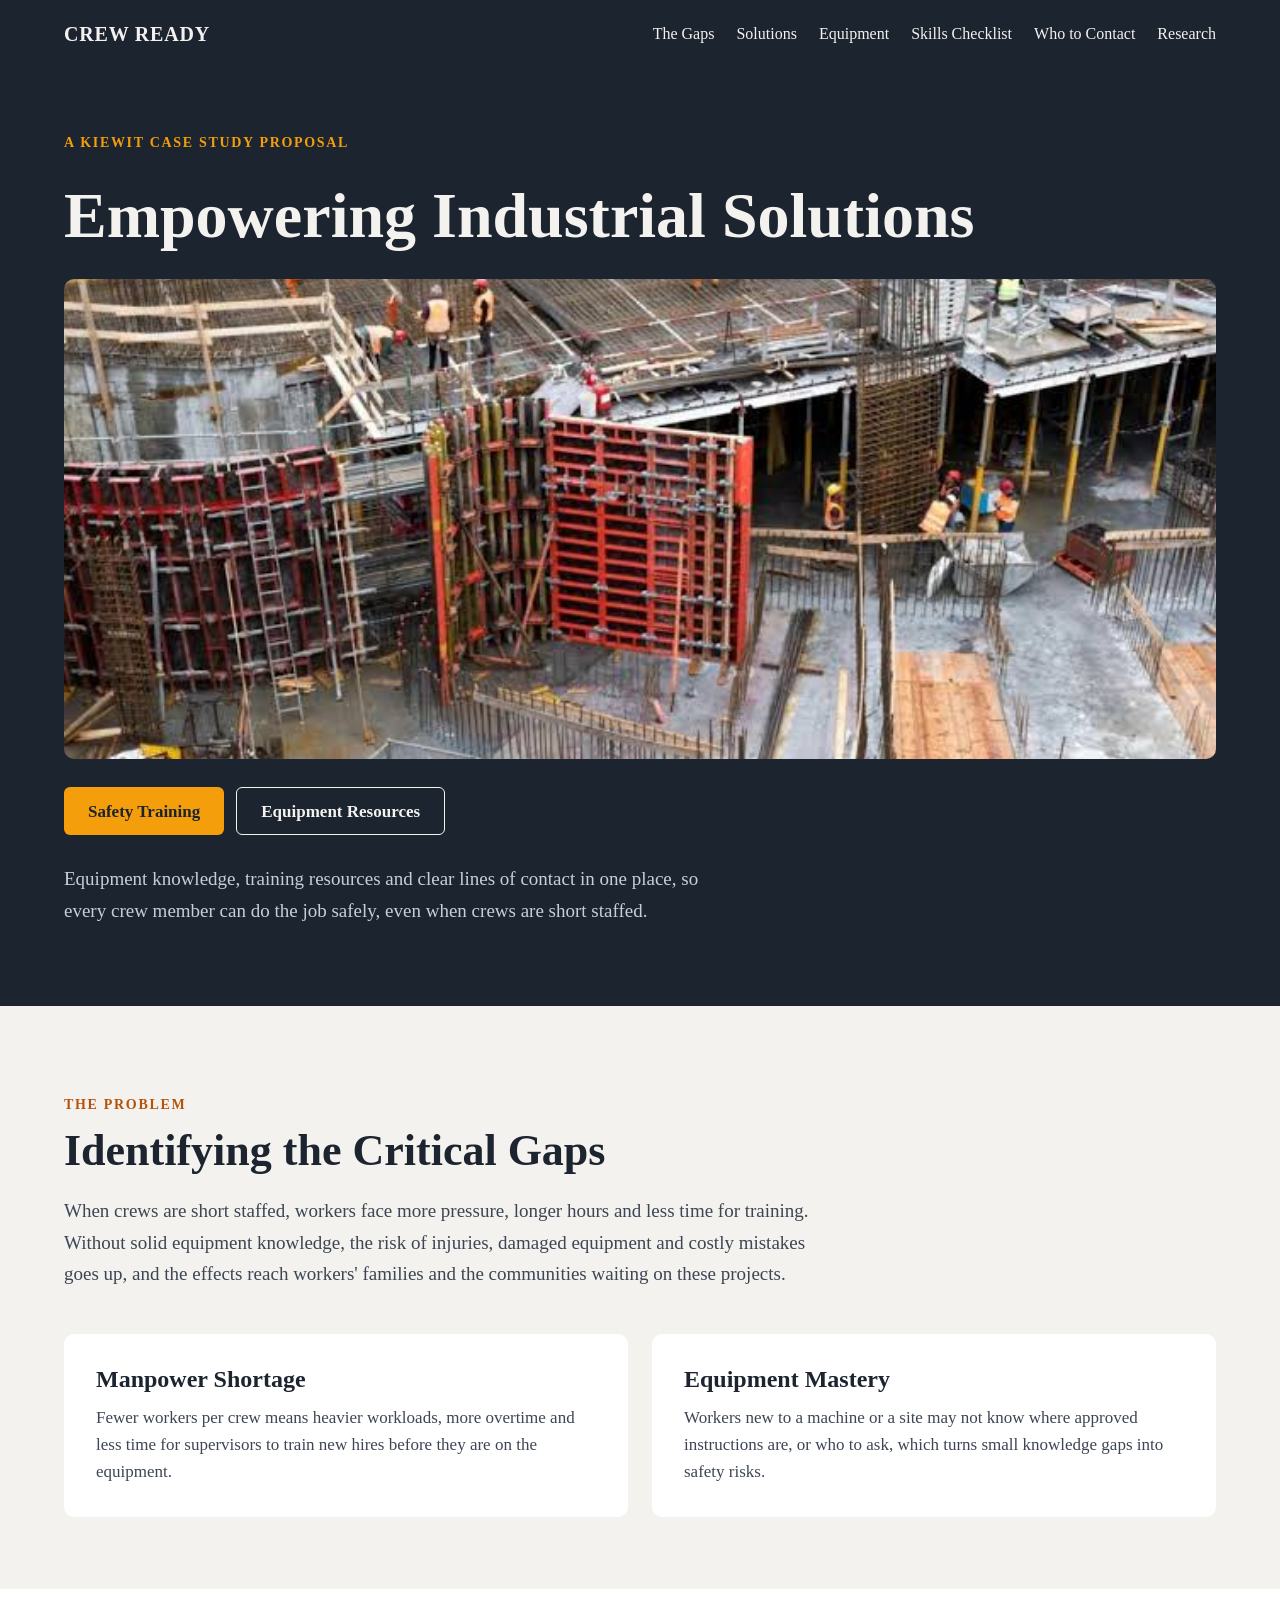
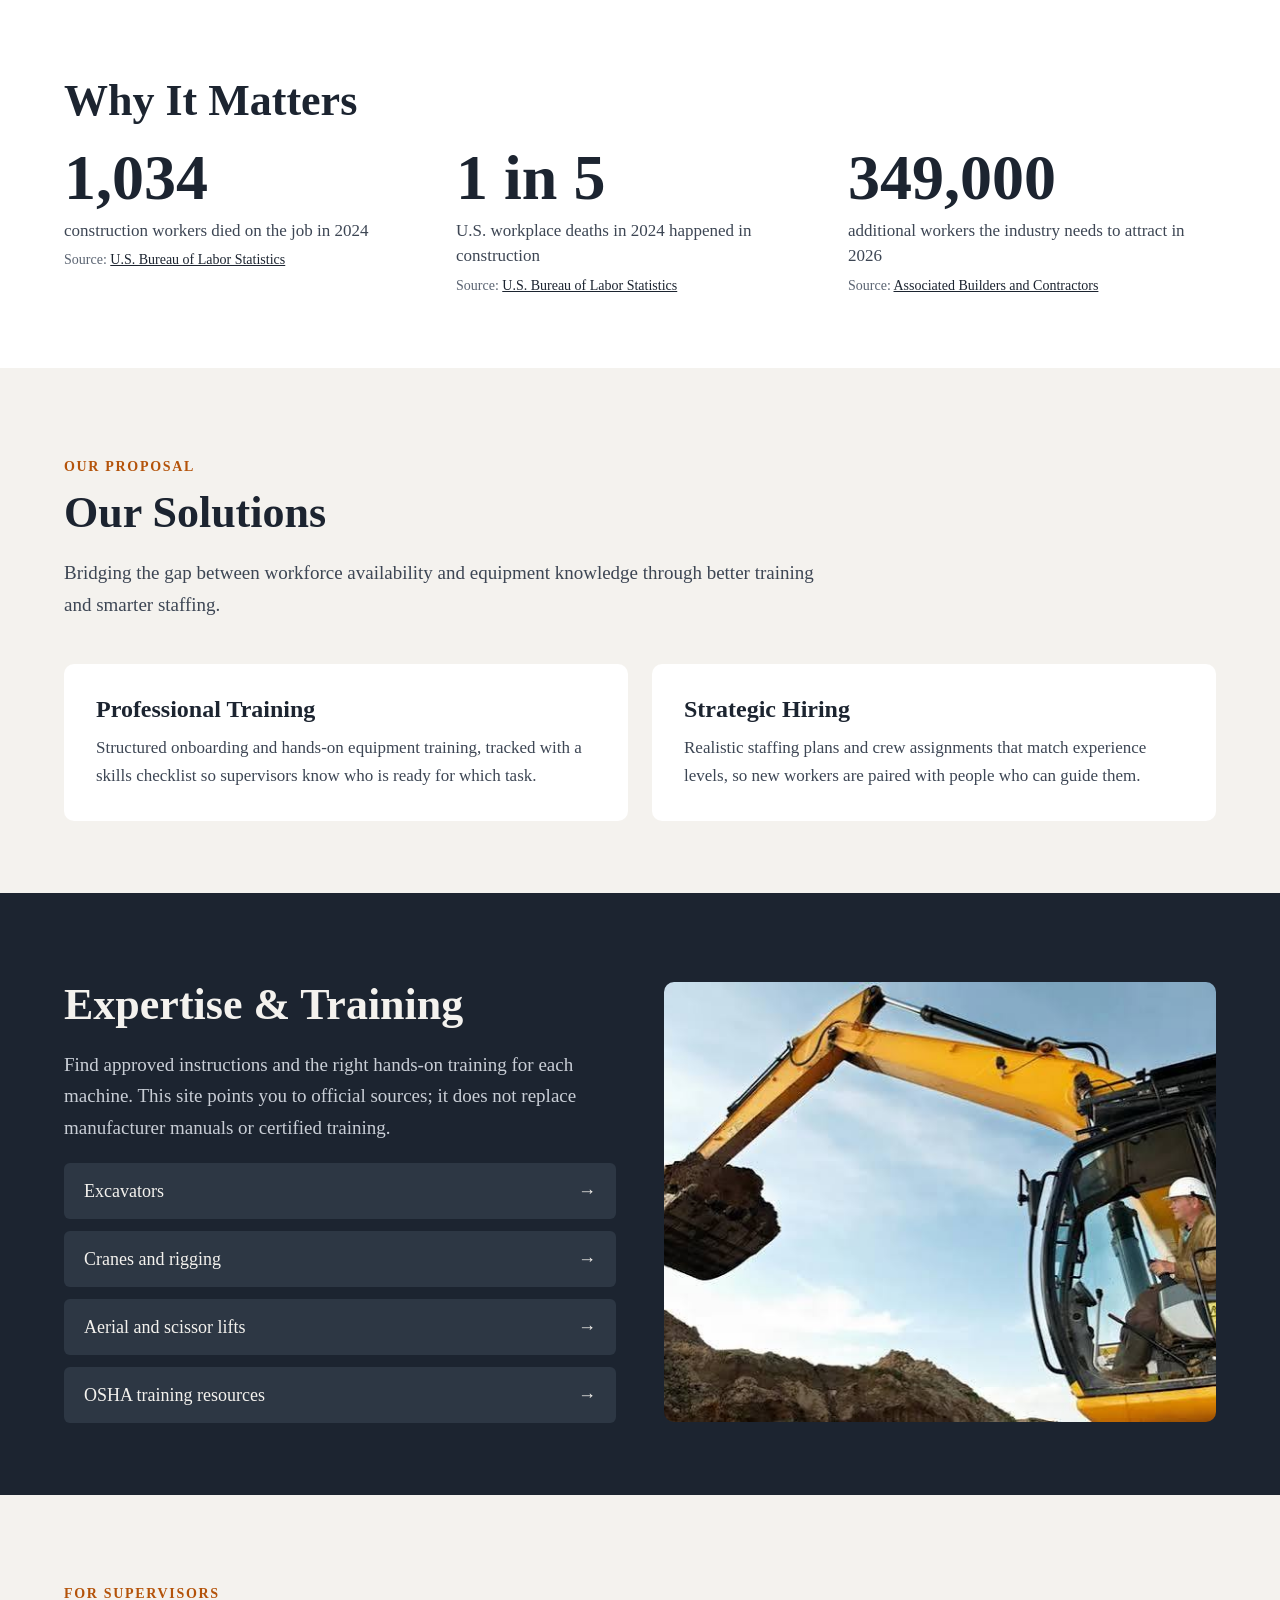
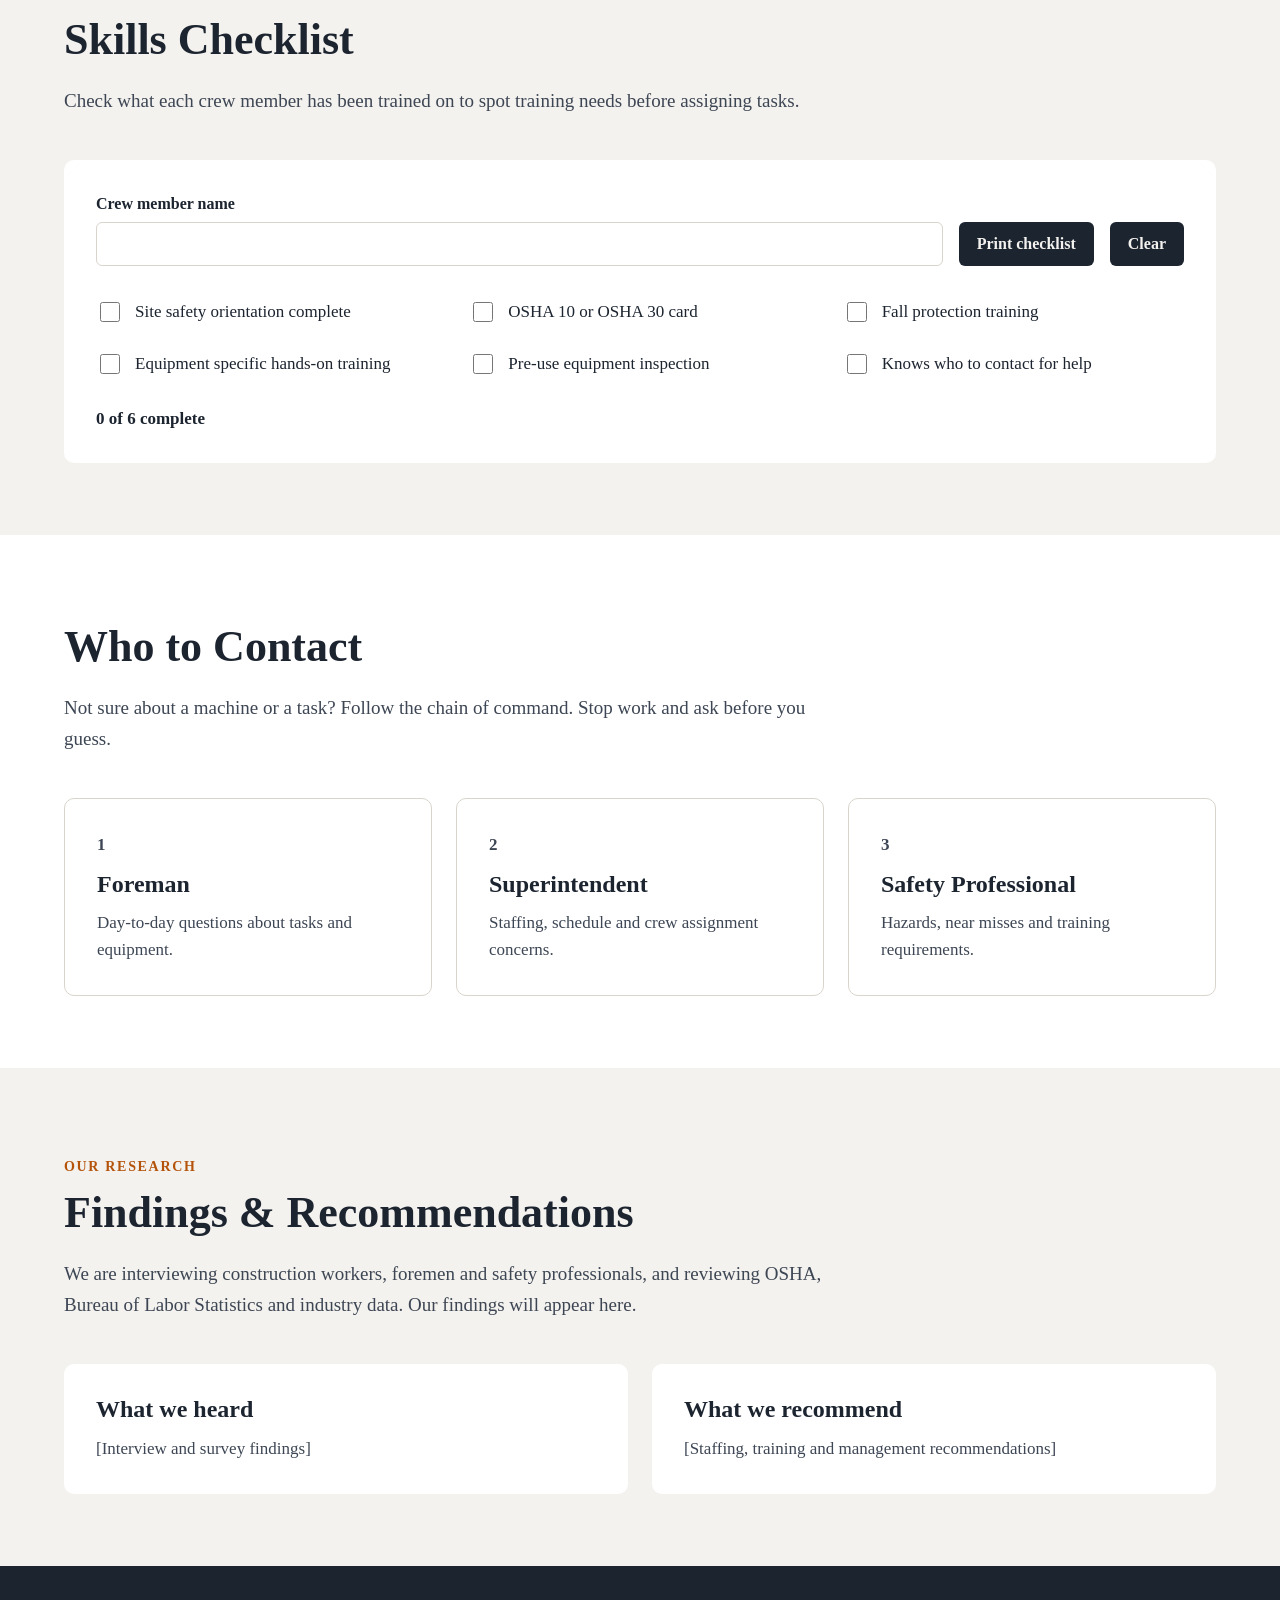
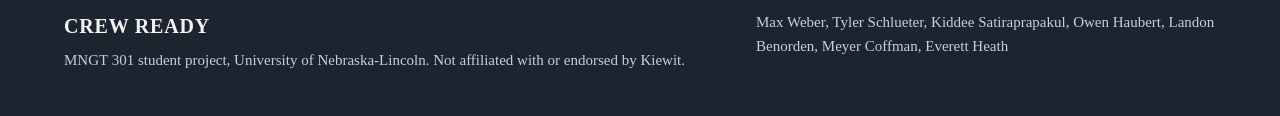
==== images/crew-ready/index.html @ f7bf8e31 "Add files via upload" ====
<!doctype html>
<html lang="en">
<head>
<meta charset="utf-8">
<meta name="viewport" content="width=device-width, initial-scale=1">
<title>Crew Ready | Building Safer Construction Crews</title>
<meta name="description" content="A MNGT 301 student proposal on construction labor shortages and equipment knowledge gaps, with training resources, a skills checklist and a guide to who to contact.">
<link rel="stylesheet" href="styles.css">
</head>
<body>

<header class="site-header">
  <div class="wrap">
    <a class="brand" href="index.html">CREW READY</a>
    <nav class="nav" aria-label="Main">
      <a href="#gaps">The Gaps</a>
      <a href="#solutions">Solutions</a>
      <a href="#equipment">Equipment</a>
      <a href="#checklist">Skills Checklist</a>
      <a href="#contact">Who to Contact</a>
      <a href="#research">Research</a>
    </nav>
  </div>
</header>

<main>

<section class="hero dark" id="top">
  <div class="wrap">
    <p class="eyebrow">A Kiewit Case Study Proposal</p>
    <h1>Empowering Industrial Solutions</h1>
    <img class="hero-img" src="images/job-site.png" alt="Construction crew in hard hats and safety vests working on rebar and concrete forms">
    <div class="buttons">
      <a class="btn btn-primary" href="training/osha-training.html">Safety Training</a>
      <a class="btn btn-outline" href="#equipment">Equipment Resources</a>
    </div>
    <p class="lead">Equipment knowledge, training resources and clear lines of contact in one place, so every crew member can do the job safely, even when crews are short staffed.</p>
  </div>
</section>

<section id="gaps">
  <div class="wrap">
    <p class="eyebrow">The Problem</p>
    <h2>Identifying the Critical Gaps</h2>
    <p class="lead">When crews are short staffed, workers face more pressure, longer hours and less time for training. Without solid equipment knowledge, the risk of injuries, damaged equipment and costly mistakes goes up, and the effects reach workers' families and the communities waiting on these projects.</p>
    <div class="grid">
      <div class="card">
        <h3>Manpower Shortage</h3>
        <p>Fewer workers per crew means heavier workloads, more overtime and less time for supervisors to train new hires before they are on the equipment.</p>
      </div>
      <div class="card">
        <h3>Equipment Mastery</h3>
        <p>Workers new to a machine or a site may not know where approved instructions are, or who to ask, which turns small knowledge gaps into safety risks.</p>
      </div>
    </div>
  </div>
</section>

<section class="light" aria-labelledby="why">
  <div class="wrap">
    <h2 id="why">Why It Matters</h2>
    <div class="grid">
      <div>
        <p class="stat-num">1,034</p>
        <p class="stat-label">construction workers died on the job in 2024</p>
        <p class="stat-source">Source: <a href="https://www.bls.gov/news.release/cfoi.nr0.htm">U.S. Bureau of Labor Statistics</a></p>
      </div>
      <div>
        <p class="stat-num">1 in 5</p>
        <p class="stat-label">U.S. workplace deaths in 2024 happened in construction</p>
        <p class="stat-source">Source: <a href="https://www.bls.gov/news.release/cfoi.nr0.htm">U.S. Bureau of Labor Statistics</a></p>
      </div>
      <div>
        <p class="stat-num">349,000</p>
        <p class="stat-label">additional workers the industry needs to attract in 2026</p>
        <p class="stat-source">Source: <a href="https://www.abc.org/wfshortage">Associated Builders and Contractors</a></p>
      </div>
    </div>
  </div>
</section>

<section id="solutions">
  <div class="wrap">
    <p class="eyebrow">Our Proposal</p>
    <h2>Our Solutions</h2>
    <p class="lead">Bridging the gap between workforce availability and equipment knowledge through better training and smarter staffing.</p>
    <div class="grid">
      <div class="card">
        <h3>Professional Training</h3>
        <p>Structured onboarding and hands-on equipment training, tracked with a skills checklist so supervisors know who is ready for which task.</p>
      </div>
      <div class="card">
        <h3>Strategic Hiring</h3>
        <p>Realistic staffing plans and crew assignments that match experience levels, so new workers are paired with people who can guide them.</p>
      </div>
    </div>
  </div>
</section>

<section class="dark" id="equipment">
  <div class="wrap split">
    <div>
      <h2>Expertise &amp; Training</h2>
      <p class="lead" style="margin-bottom: 20px">Find approved instructions and the right hands-on training for each machine. This site points you to official sources; it does not replace manufacturer manuals or certified training.</p>
      <div class="link-list">
        <a class="link-row" href="training/excavators.html"><span>Excavators</span><span aria-hidden="true">&rarr;</span></a>
        <a class="link-row" href="training/cranes-rigging.html"><span>Cranes and rigging</span><span aria-hidden="true">&rarr;</span></a>
        <a class="link-row" href="training/aerial-lifts.html"><span>Aerial and scissor lifts</span><span aria-hidden="true">&rarr;</span></a>
        <a class="link-row" href="training/osha-training.html"><span>OSHA training resources</span><span aria-hidden="true">&rarr;</span></a>
      </div>
    </div>
    <img class="split-img" src="images/excavator.png" alt="Excavator operator in a hard hat lifting a bucket of soil">
  </div>
</section>

<section id="checklist">
  <div class="wrap">
    <p class="eyebrow">For Supervisors</p>
    <h2>Skills Checklist</h2>
    <p class="lead">Check what each crew member has been trained on to spot training needs before assigning tasks.</p>
    <form class="checklist" id="skills-form">
      <div class="checklist-top">
        <label>Crew member name
          <input type="text" name="worker" autocomplete="off">
        </label>
        <button type="button" class="btn btn-small" id="print-btn">Print checklist</button>
        <button type="reset" class="btn btn-small">Clear</button>
      </div>
      <fieldset class="checks">
        <legend class="sr-only" style="position:absolute;left:-9999px">Training completed</legend>
        <label><input type="checkbox"> Site safety orientation complete</label>
        <label><input type="checkbox"> OSHA 10 or OSHA 30 card</label>
        <label><input type="checkbox"> Fall protection training</label>
        <label><input type="checkbox"> Equipment specific hands-on training</label>
        <label><input type="checkbox"> Pre-use equipment inspection</label>
        <label><input type="checkbox"> Knows who to contact for help</label>
      </fieldset>
      <p class="progress" id="progress" aria-live="polite">0 of 6 complete</p>
    </form>
  </div>
</section>

<section class="light" id="contact">
  <div class="wrap">
    <h2>Who to Contact</h2>
    <p class="lead">Not sure about a machine or a task? Follow the chain of command. Stop work and ask before you guess.</p>
    <div class="grid">
      <div class="card">
        <p class="step-num">1</p>
        <h3>Foreman</h3>
        <p>Day-to-day questions about tasks and equipment.</p>
      </div>
      <div class="card">
        <p class="step-num">2</p>
        <h3>Superintendent</h3>
        <p>Staffing, schedule and crew assignment concerns.</p>
      </div>
      <div class="card">
        <p class="step-num">3</p>
        <h3>Safety Professional</h3>
        <p>Hazards, near misses and training requirements.</p>
      </div>
    </div>
  </div>
</section>

<section id="research">
  <div class="wrap">
    <p class="eyebrow">Our Research</p>
    <h2>Findings &amp; Recommendations</h2>
    <p class="lead">We are interviewing construction workers, foremen and safety professionals, and reviewing OSHA, Bureau of Labor Statistics and industry data. Our findings will appear here.</p>
    <div class="grid">
      <div class="card">
        <h3>What we heard</h3>
        <p>[Interview and survey findings]</p>
      </div>
      <div class="card">
        <h3>What we recommend</h3>
        <p>[Staffing, training and management recommendations]</p>
      </div>
    </div>
  </div>
</section>

</main>

<footer class="site-footer">
  <div class="wrap">
    <div>
      <a class="brand" href="index.html">CREW READY</a>
      <p>MNGT 301 student project, University of Nebraska-Lincoln. Not affiliated with or endorsed by Kiewit.</p>
    </div>
    <p style="max-width: 460px">Max Weber, Tyler Schlueter, Kiddee Satiraprapakul, Owen Haubert, Landon Benorden, Meyer Coffman, Everett Heath</p>
  </div>
</footer>

<script>
  (function () {
    var form = document.getElementById('skills-form');
    var boxes = form.querySelectorAll('.checks input[type="checkbox"]');
    var progress = document.getElementById('progress');
    function update() {
      var done = 0;
      boxes.forEach(function (b) { if (b.checked) done++; });
      progress.textContent = done + ' of ' + boxes.length + ' complete';
    }
    form.addEventListener('change', update);
    form.addEventListener('reset', function () { setTimeout(update, 0); });
    document.getElementById('print-btn').addEventListener('click', function () { window.print(); });
  })();
</script>
</body>
</html>
---- images/crew-ready/styles.css ----
:root {
  --ink: #1C2430;
  --ink-2: #2D3744;
  --paper: #F4F2EE;
  --white: #FFFFFF;
  --muted: #3D4654;
  --muted-2: #5B6472;
  --on-dark: #C9CED6;
  --accent: #F59E0B;
  --accent-text: #B4530A;
  --line: #D9D5CD;
}

* { box-sizing: border-box; }
html { scroll-behavior: smooth; scroll-padding-top: 80px; }
body {
  margin: 0;
  font-family: 'Times New Roman', Times, serif;
  color: var(--ink);
  background: var(--paper);
  line-height: 1.5;
}
img { max-width: 100%; display: block; }
a { color: var(--ink); }
a:hover { color: var(--accent-text); }
a:focus-visible, button:focus-visible, input:focus-visible { outline: 3px solid var(--accent); outline-offset: 2px; }

.wrap { max-width: 1200px; margin: 0 auto; padding: 0 24px; }

/* Header and nav */
.site-header { background: var(--ink); color: var(--paper); position: sticky; top: 0; z-index: 10; }
.site-header .wrap { display: flex; flex-wrap: wrap; align-items: center; justify-content: space-between; gap: 12px 24px; padding-top: 16px; padding-bottom: 16px; }
.brand { color: var(--paper); text-decoration: none; font-weight: 700; font-size: 20px; letter-spacing: 0.04em; }
.brand:hover { color: var(--accent); }
.nav { display: flex; flex-wrap: wrap; gap: 8px 22px; font-size: 16px; }
.nav a { color: var(--paper); text-decoration: none; padding: 6px 0; }
.nav a:hover, .nav a[aria-current="page"] { color: var(--accent); }

/* Sections */
section { padding: 88px 0 72px; }
.dark { background: var(--ink); color: var(--paper); }
.light { background: var(--white); }
.eyebrow { margin: 0 0 12px; font-size: 14px; font-weight: 700; letter-spacing: 0.12em; color: var(--accent-text); text-transform: uppercase; }
.dark .eyebrow { color: var(--accent); }
h1, h2, h3 { margin: 0; line-height: 1.1; }
h1 { font-size: clamp(40px, 6vw, 64px); }
h2 { font-size: clamp(32px, 4vw, 44px); margin-bottom: 20px; }
h3 { font-size: 24px; }
.lead { margin: 0 0 44px; font-size: 19px; line-height: 1.65; max-width: 760px; color: var(--muted); }
.dark .lead { color: var(--on-dark); }

/* Hero */
.hero { padding: 64px 0 80px; }
.hero .wrap { display: flex; flex-direction: column; gap: 28px; }
.hero .eyebrow { margin: 0; }
.hero-img { width: 100%; height: clamp(260px, 40vw, 480px); object-fit: cover; border-radius: 10px; }
.hero p.lead { margin: 0; max-width: 640px; }

/* Buttons */
.buttons { display: flex; flex-wrap: wrap; gap: 12px; }
.btn { display: inline-flex; align-items: center; min-height: 48px; padding: 0 24px; border-radius: 6px; font-weight: 700; font-size: 17px; text-decoration: none; }
.btn-primary { background: var(--accent); color: var(--ink); }
.btn-primary:hover { background: #FBBF24; color: var(--ink); }
.btn-outline { border: 1.5px solid var(--paper); color: var(--paper); }
.btn-outline:hover { background: var(--paper); color: var(--ink); }

/* Cards and grids */
.grid { display: grid; grid-template-columns: repeat(auto-fit, minmax(280px, 1fr)); gap: 24px; }
.card { background: var(--white); border-radius: 10px; padding: 32px; display: flex; flex-direction: column; gap: 12px; }
.card p { margin: 0; font-size: 17px; line-height: 1.6; color: var(--muted); }
.light .card { border: 1.5px solid var(--line); }

/* Stats */
.stat-num { margin: 0; font-weight: 700; font-size: 64px; line-height: 1; }
.stat-label { margin: 8px 0 6px; font-size: 17px; color: var(--muted); }
.stat-source { margin: 0; font-size: 14px; color: var(--muted-2); }

/* Equipment */
.split { display: flex; flex-wrap: wrap; gap: 48px; align-items: center; }
.split > * { flex: 1 1 440px; min-width: 0; }
.split-img { height: 440px; object-fit: cover; border-radius: 10px; }
.link-list { display: flex; flex-direction: column; gap: 12px; margin-top: 8px; }
.link-row { display: flex; justify-content: space-between; align-items: center; min-height: 56px; padding: 0 20px; background: var(--ink-2); color: var(--paper); text-decoration: none; border-radius: 6px; font-size: 18px; }
.link-row:hover { background: #3A4656; color: var(--accent); }

/* Checklist */
.checklist { background: var(--white); border-radius: 10px; padding: 32px; }
.checklist-top { display: flex; flex-wrap: wrap; gap: 16px; align-items: end; margin-bottom: 24px; }
.checklist-top label { display: flex; flex-direction: column; gap: 6px; font-weight: 700; font-size: 16px; flex: 1 1 260px; }
.checklist-top input { min-height: 44px; padding: 0 12px; font: inherit; font-size: 17px; border: 1.5px solid var(--line); border-radius: 6px; }
.checks { display: grid; grid-template-columns: repeat(auto-fit, minmax(280px, 1fr)); gap: 8px 32px; margin: 0; padding: 0; border: 0; }
.checks label { display: flex; gap: 12px; align-items: center; min-height: 44px; font-size: 17px; cursor: pointer; }
.checks input { width: 20px; height: 20px; accent-color: var(--accent-text); }
.progress { margin: 20px 0 0; font-size: 17px; font-weight: 700; }
.btn-small { min-height: 44px; padding: 0 18px; font-size: 16px; background: var(--ink); color: var(--paper); border: 0; cursor: pointer; font-family: inherit; }
.btn-small:hover { background: var(--ink-2); }

/* Contact */
.step-num { margin: 0; font-weight: 700; font-size: 32px; color: var(--accent-text); }

/* Training pages */
.page-hero { padding: 56px 0 48px; }
.breadcrumb { margin: 0 0 16px; font-size: 16px; }
.breadcrumb a { color: var(--on-dark); }
.breadcrumb a:hover { color: var(--accent); }
.detail { display: grid; grid-template-columns: repeat(auto-fit, minmax(320px, 1fr)); gap: 24px; }
.detail ul { margin: 0; padding-left: 22px; font-size: 17px; line-height: 1.75; color: var(--muted); }
.note { margin-top: 32px; padding: 20px 24px; background: #FFF7E6; border: 1.5px solid #F2C86B; border-radius: 8px; font-size: 16px; line-height: 1.6; }
.source-link { font-weight: 700; }

/* Footer */
.site-footer { background: var(--ink); color: var(--on-dark); padding: 44px 0; font-size: 15px; line-height: 1.6; }
.site-footer .wrap { display: flex; flex-wrap: wrap; justify-content: space-between; gap: 24px; }
.site-footer p { margin: 0; }
.site-footer .brand { display: block; margin-bottom: 6px; }

@media (max-width: 600px) {
  section { padding: 64px 0 56px; }
  .card, .checklist { padding: 24px; }
  .split-img { height: 280px; }
  .stat-num { font-size: 52px; }
}

@media print {
  .site-header, .site-footer, .btn-small { display: none; }
}
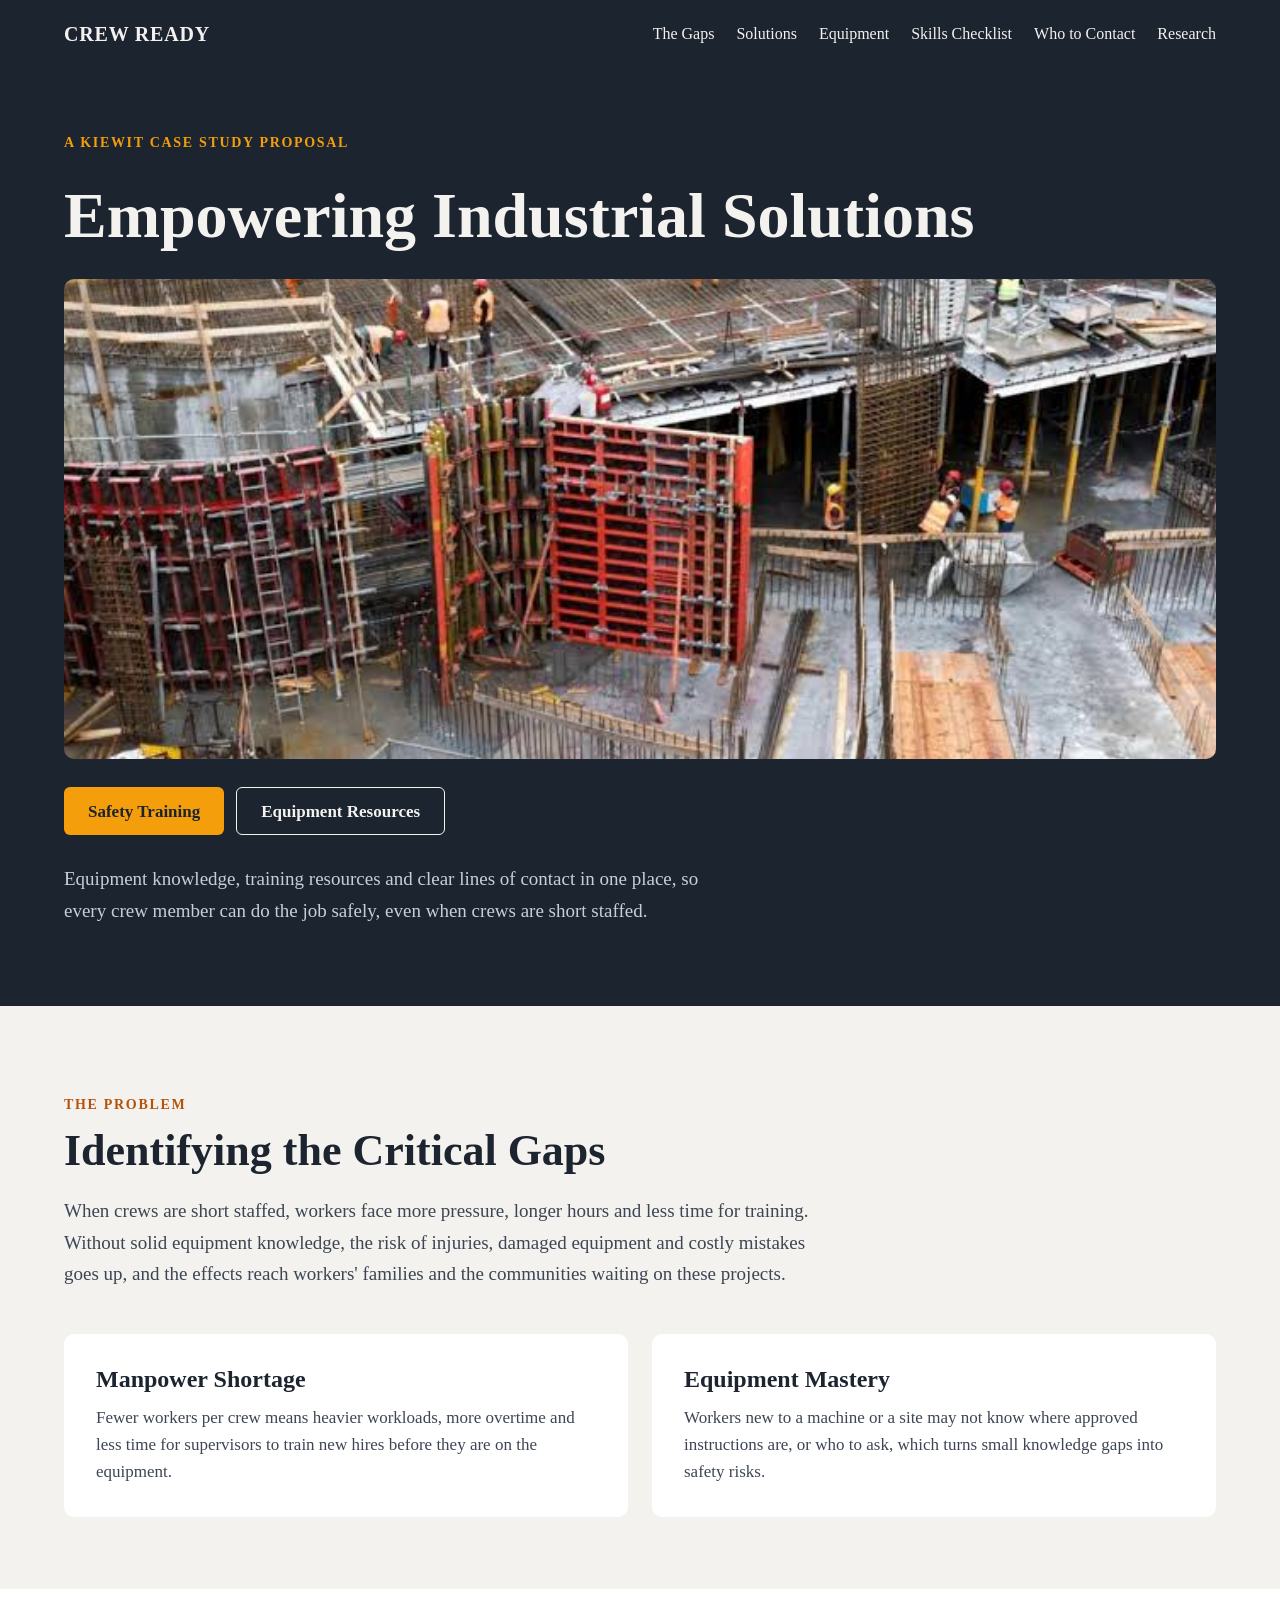
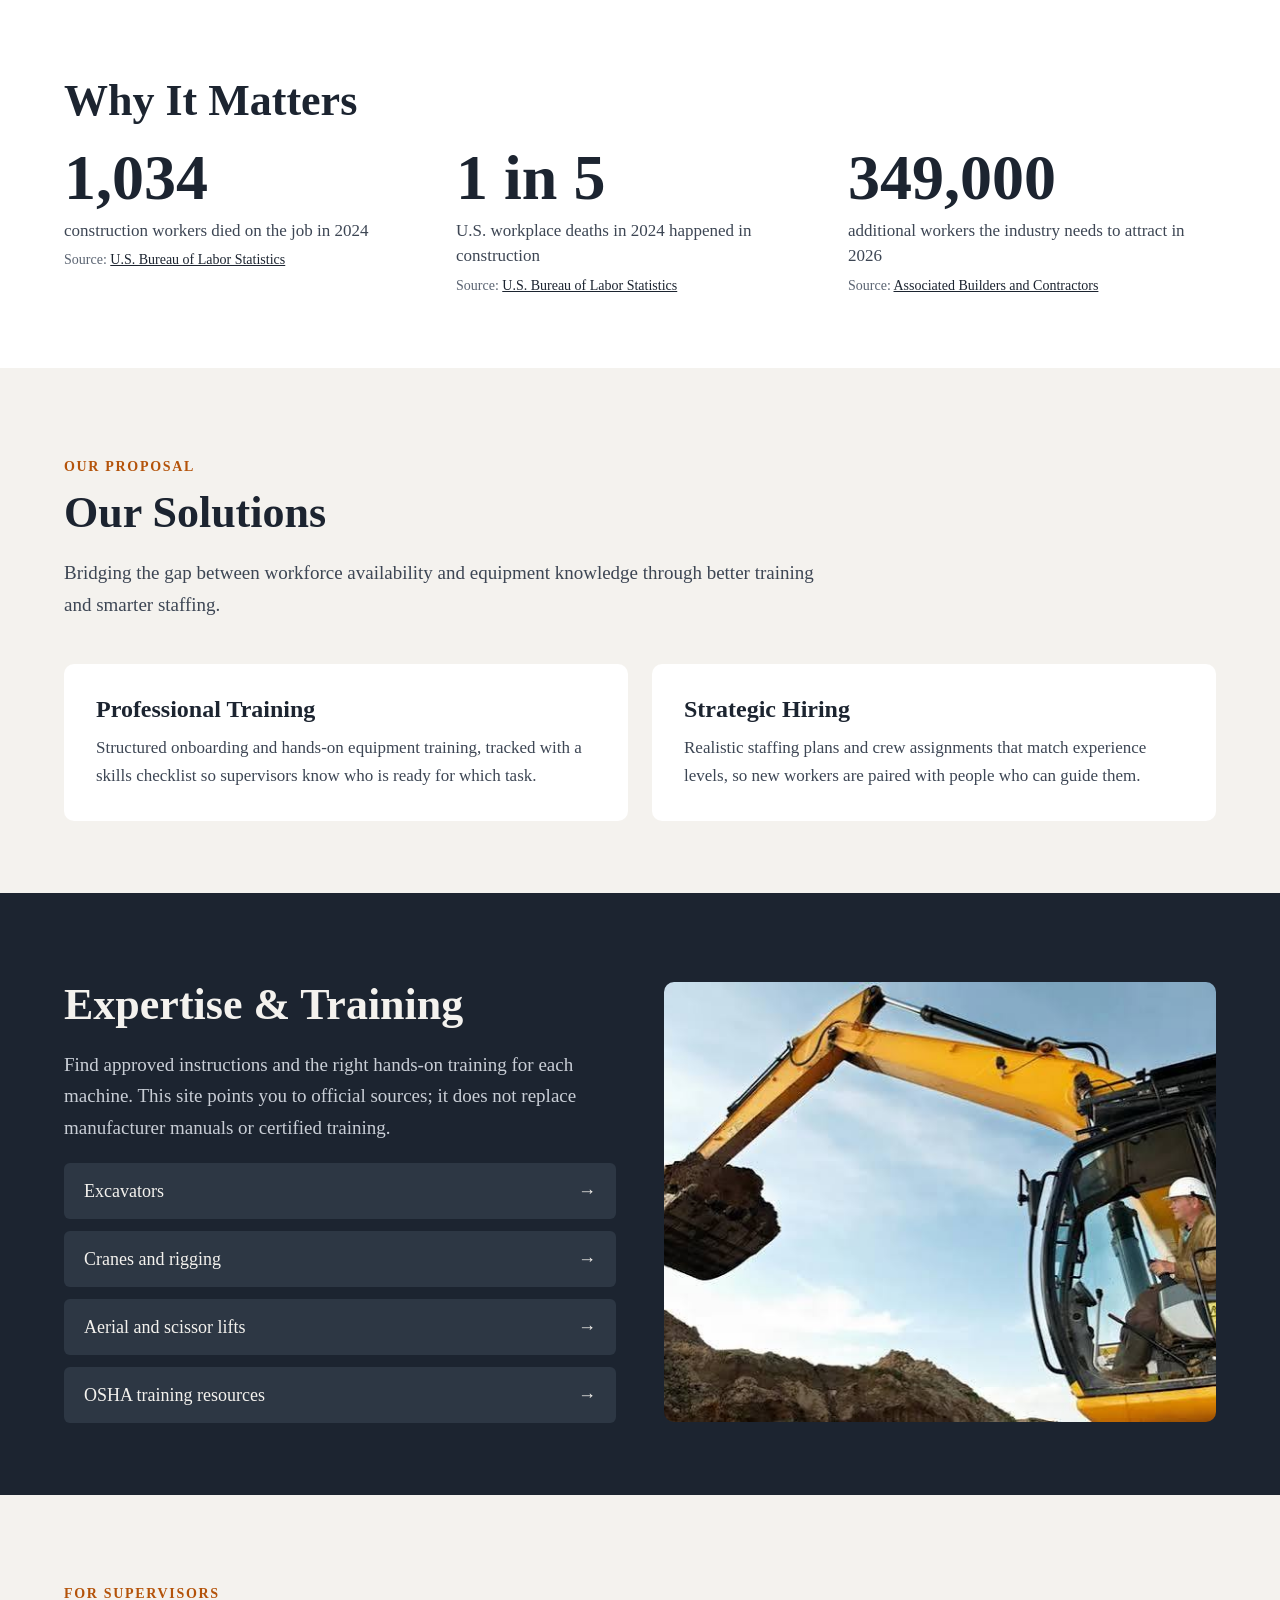
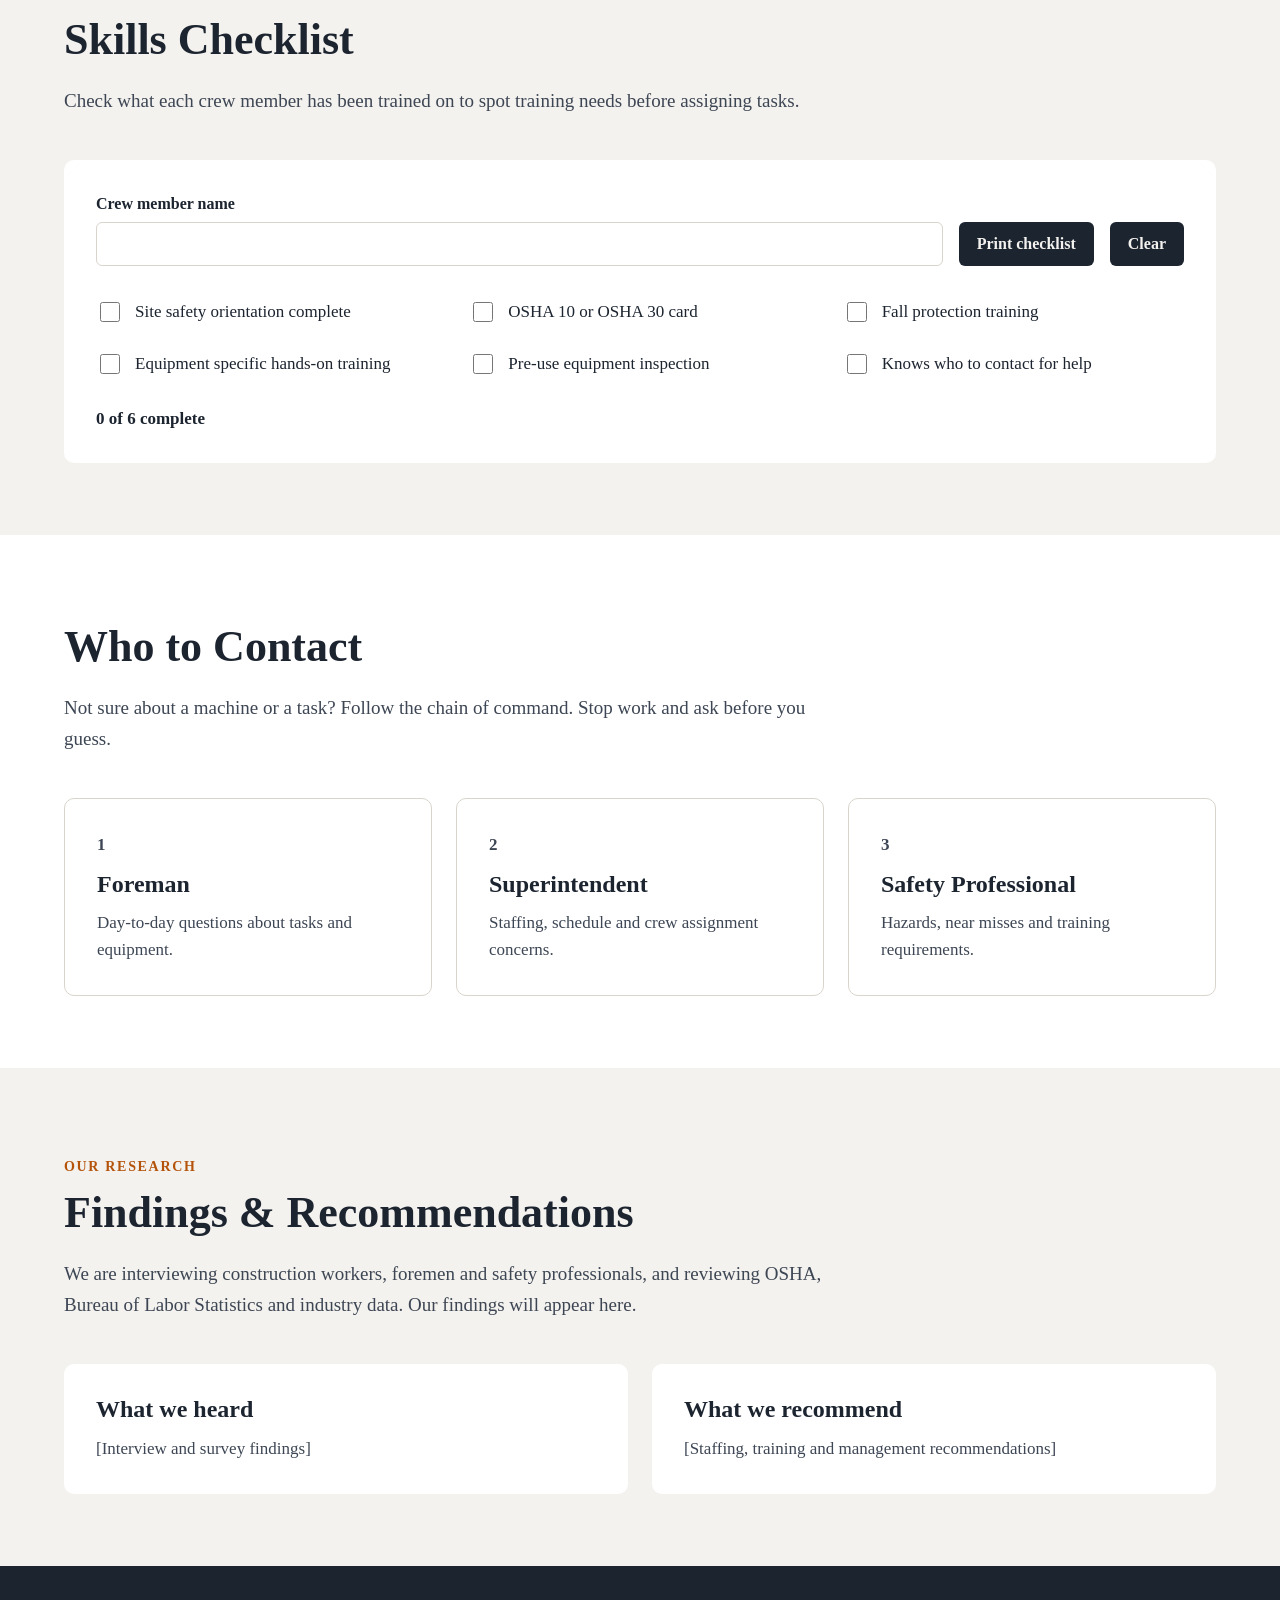
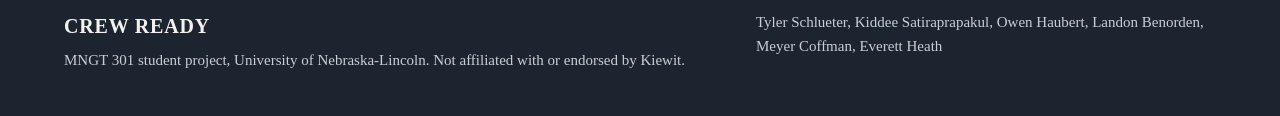
==== commit 5f17e960: "Update index.html remove maxweber" ====
--- a/images/crew-ready/index.html
+++ b/images/crew-ready/index.html
@@ -190,7 +190,7 @@
       <a class="brand" href="index.html">CREW READY</a>
       <p>MNGT 301 student project, University of Nebraska-Lincoln. Not affiliated with or endorsed by Kiewit.</p>
     </div>
-    <p style="max-width: 460px">Max Weber, Tyler Schlueter, Kiddee Satiraprapakul, Owen Haubert, Landon Benorden, Meyer Coffman, Everett Heath</p>
+    <p style="max-width: 460px"> Tyler Schlueter, Kiddee Satiraprapakul, Owen Haubert, Landon Benorden, Meyer Coffman, Everett Heath</p>
   </div>
 </footer>
 
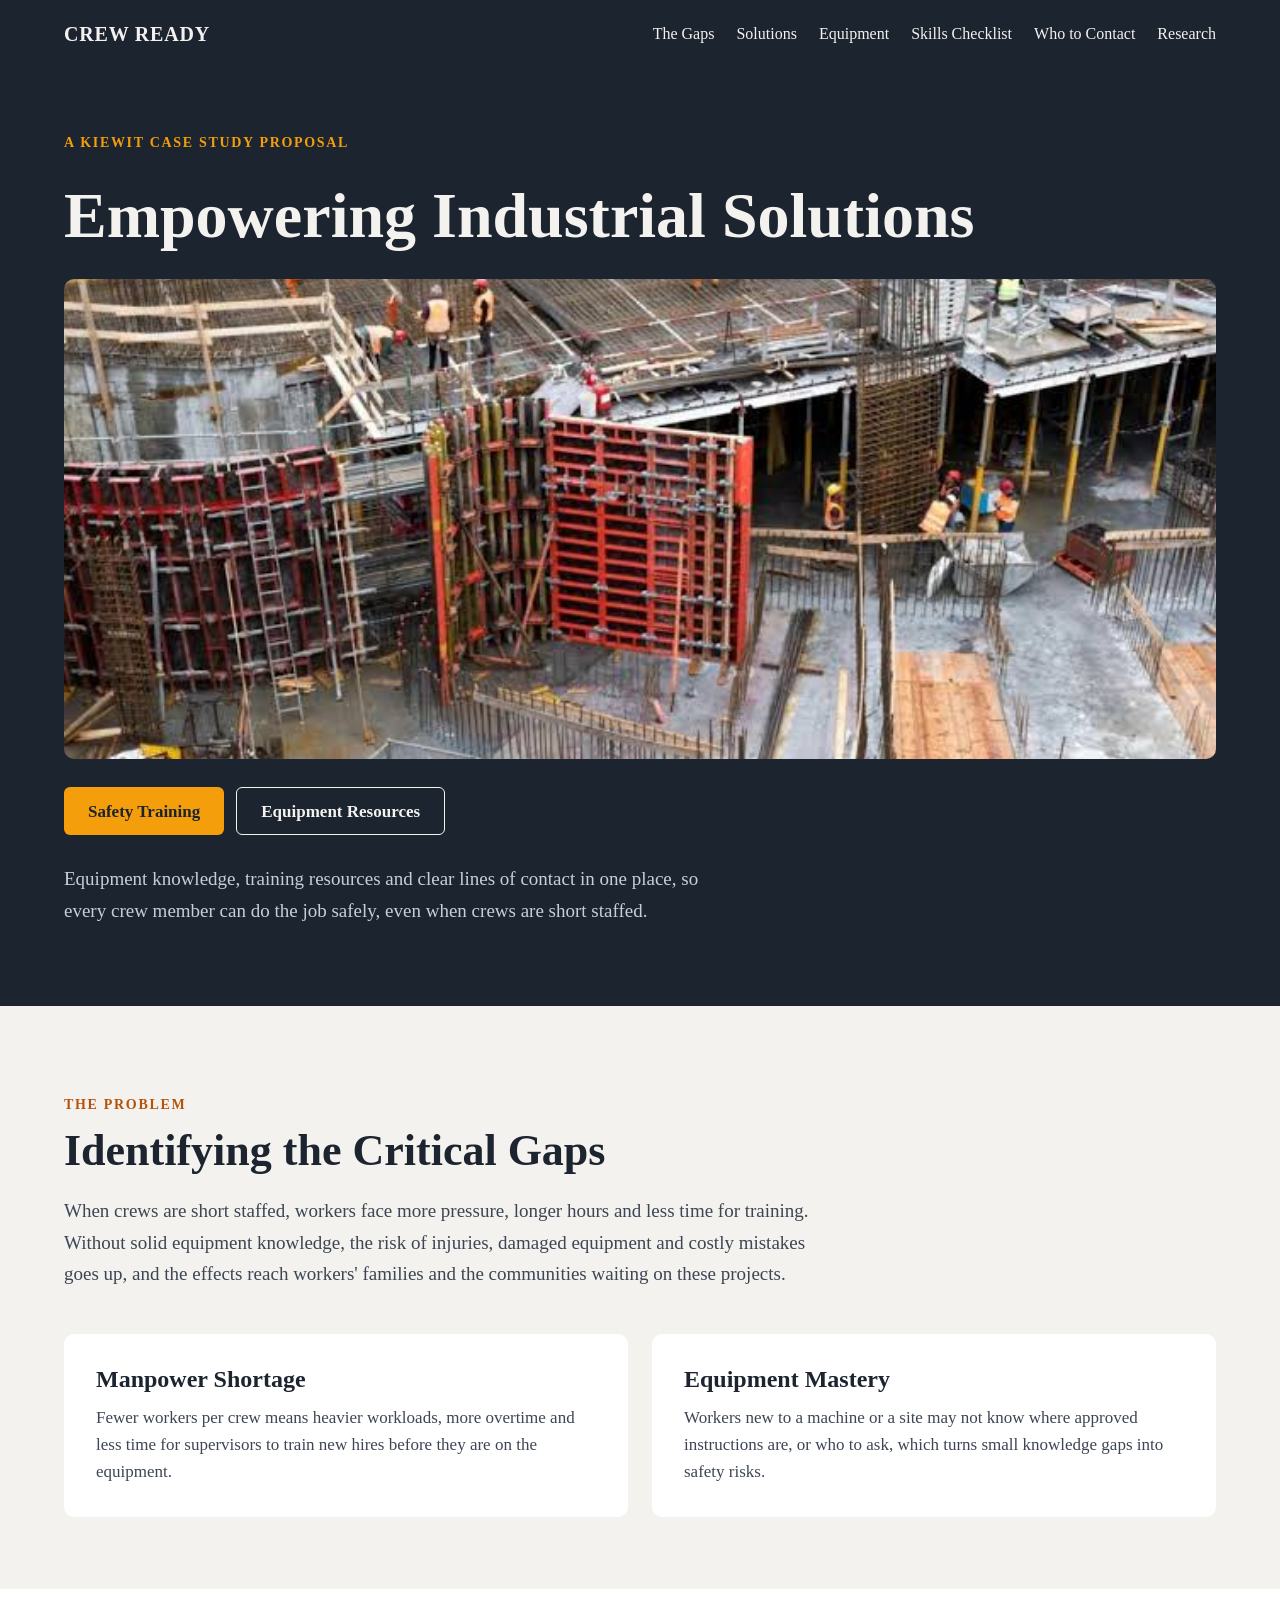
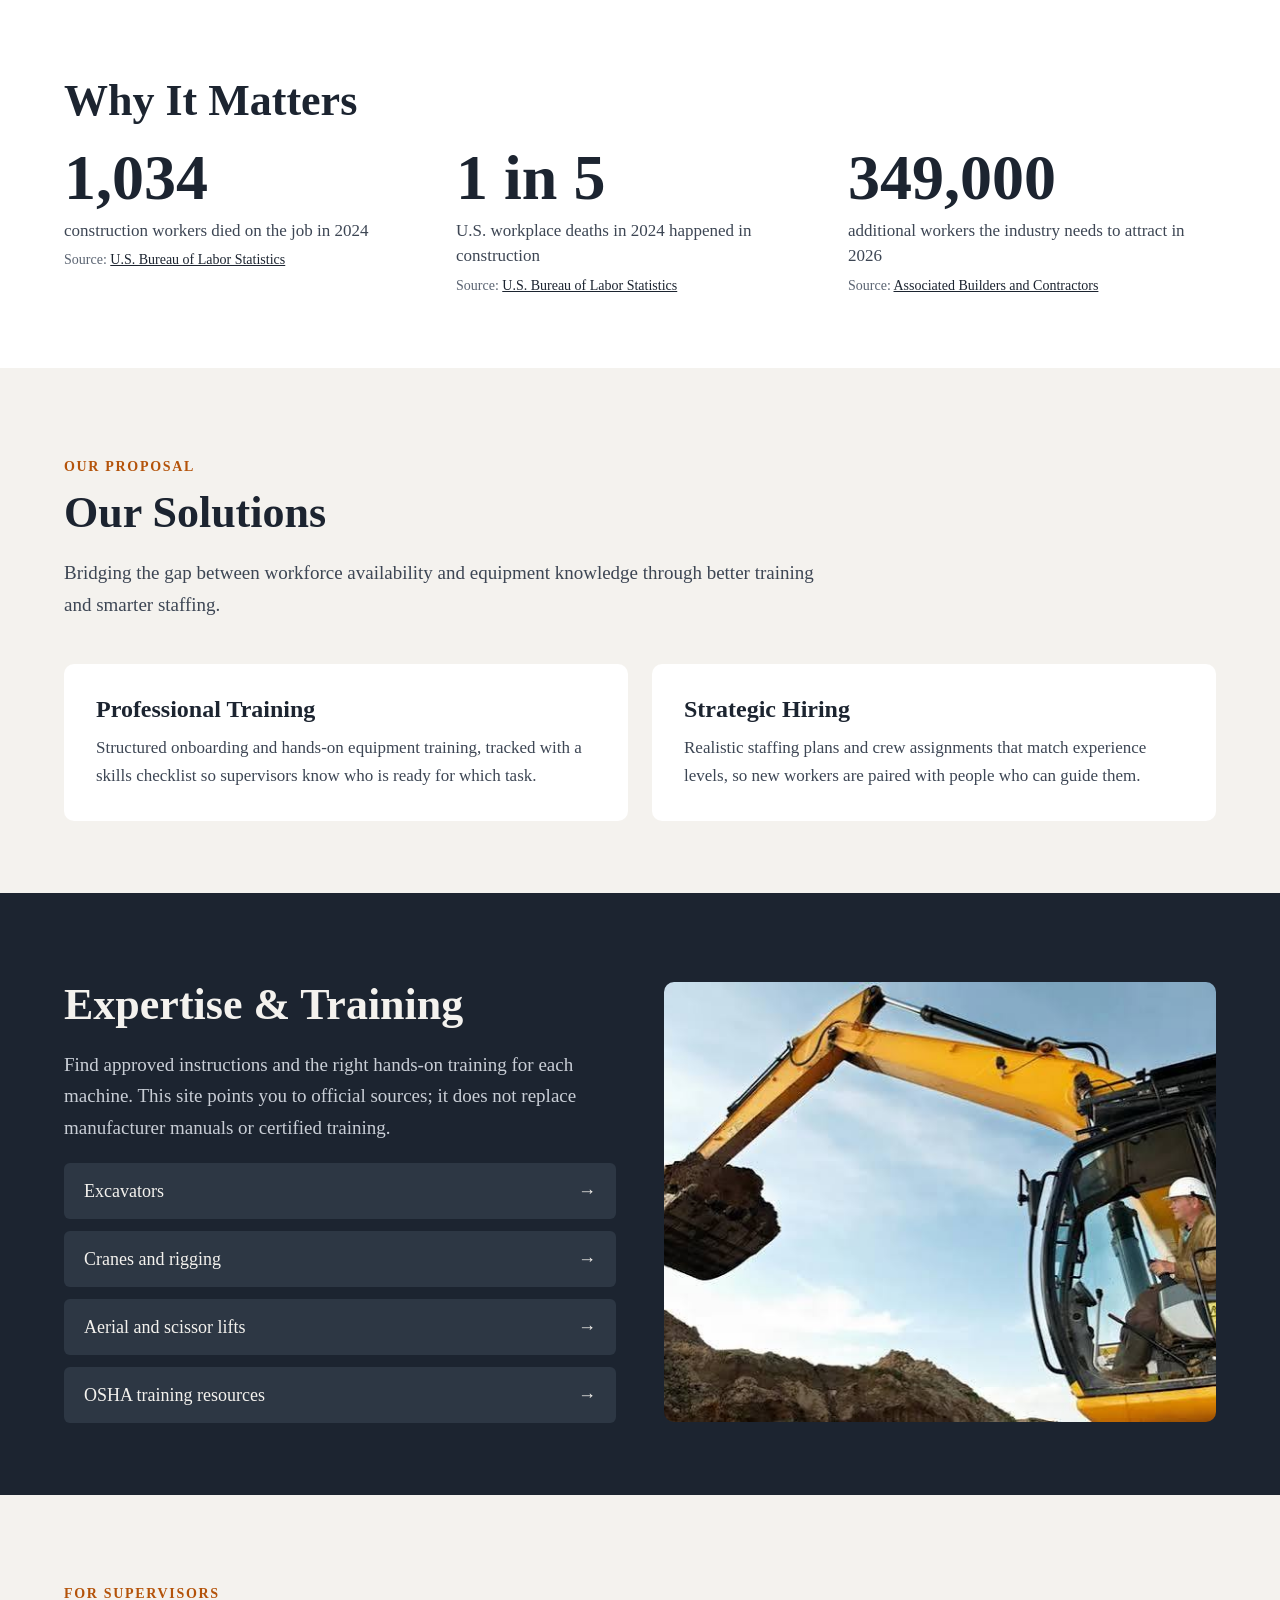
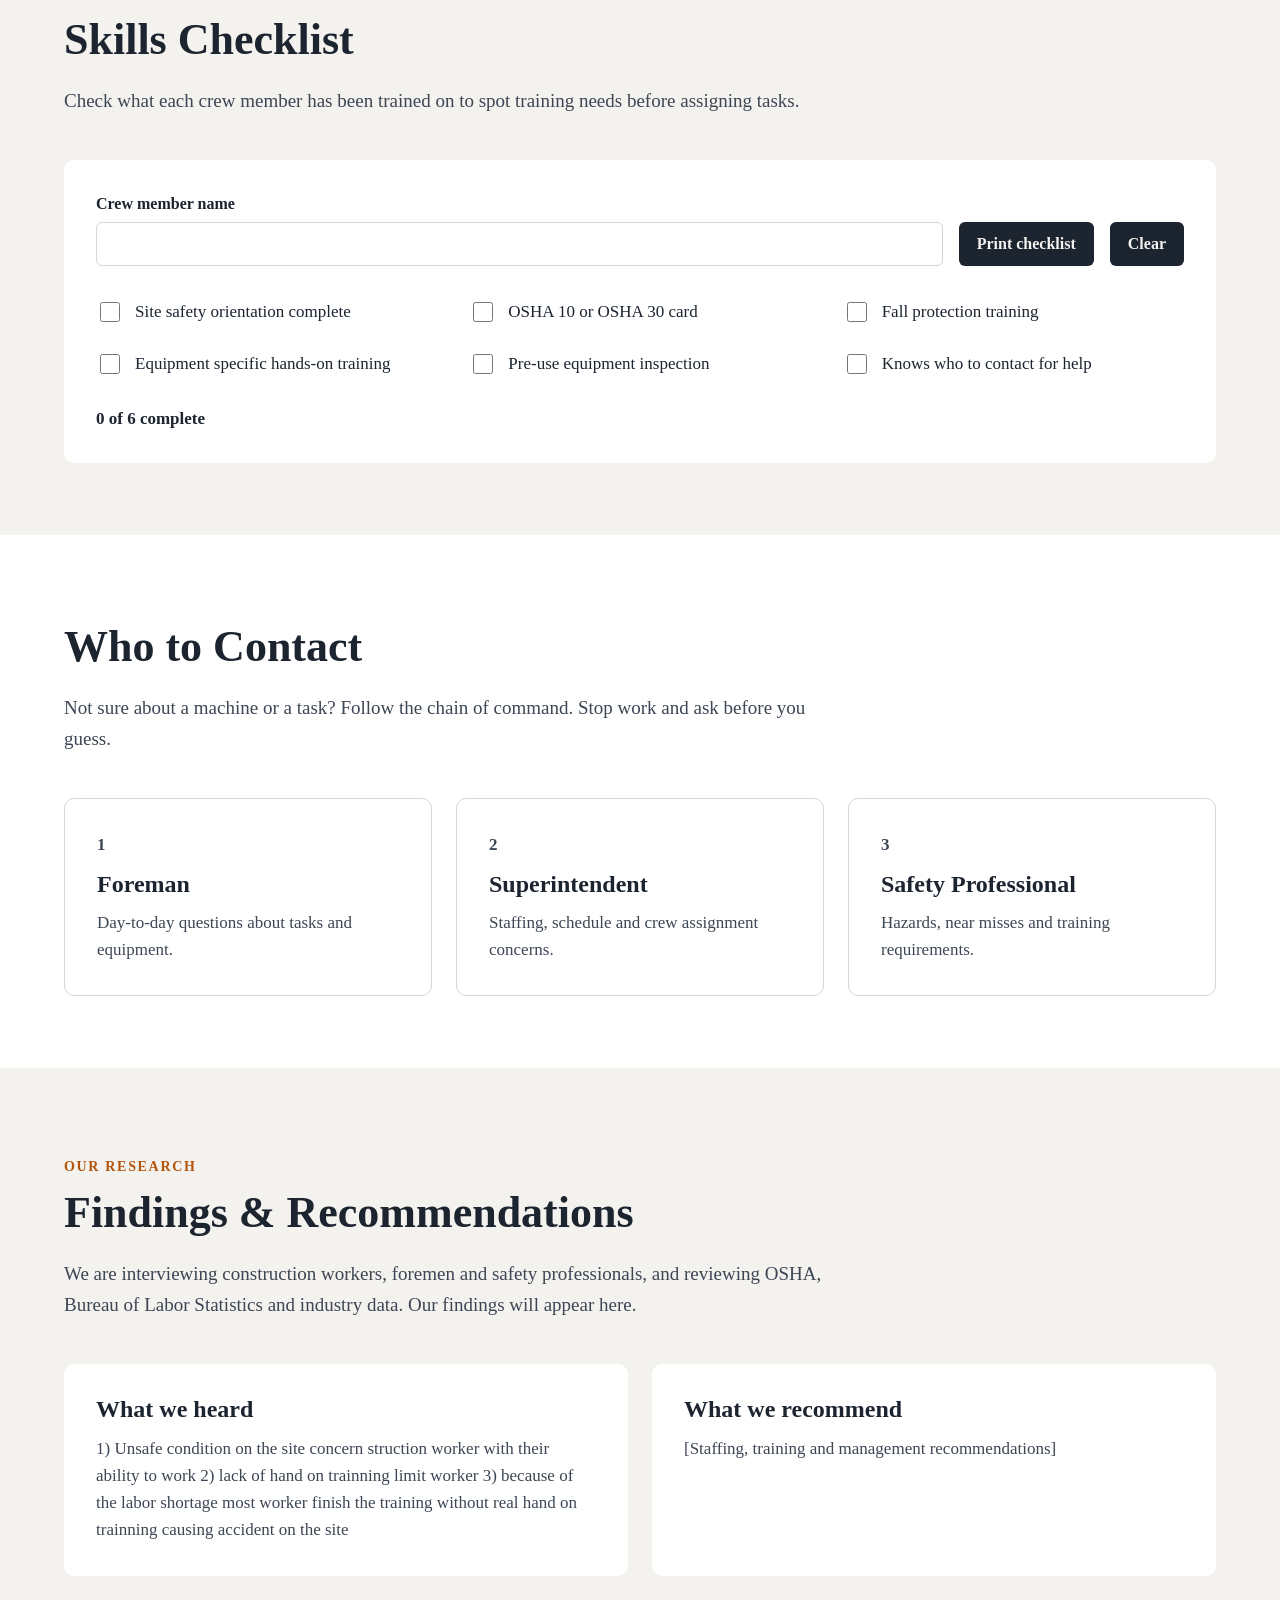
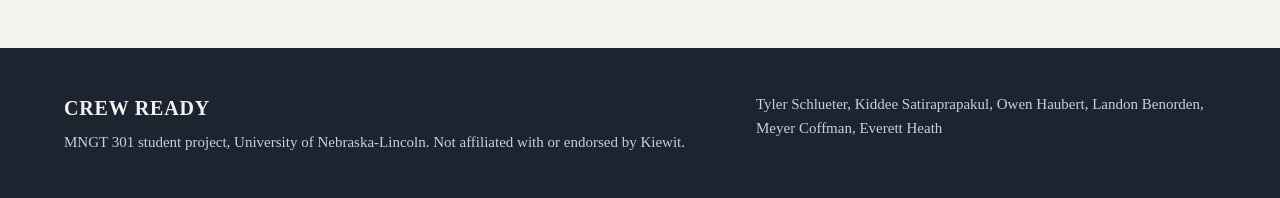
==== commit 11a60a49: "Update index.html FInding add" ====
--- a/images/crew-ready/index.html
+++ b/images/crew-ready/index.html
@@ -172,7 +172,9 @@
     <div class="grid">
       <div class="card">
         <h3>What we heard</h3>
-        <p>[Interview and survey findings]</p>
+        <p>1) Unsafe condition on the site concern struction worker with their ability to work 
+          2) lack of hand on trainning limit worker 
+          3) because of the labor shortage most worker finish the training without real hand on trainning causing accident on the site</p>
       </div>
       <div class="card">
         <h3>What we recommend</h3>
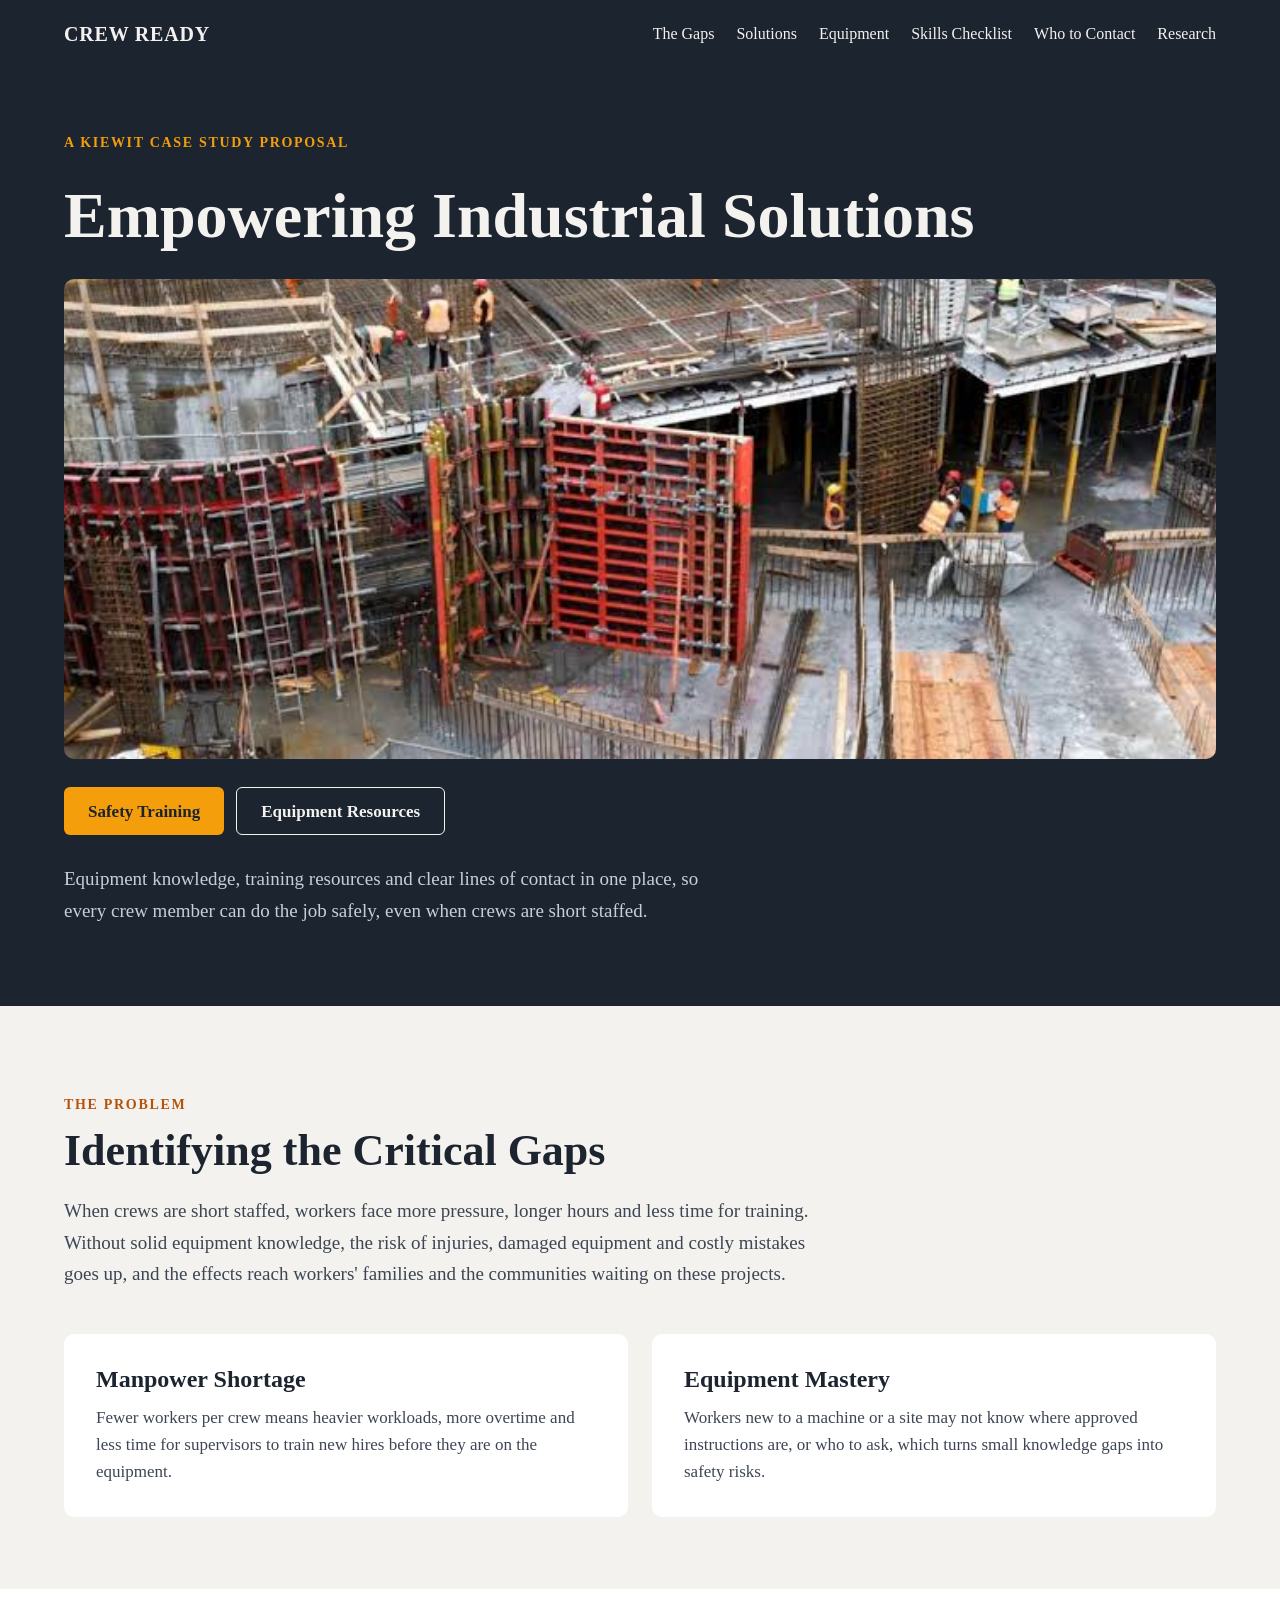
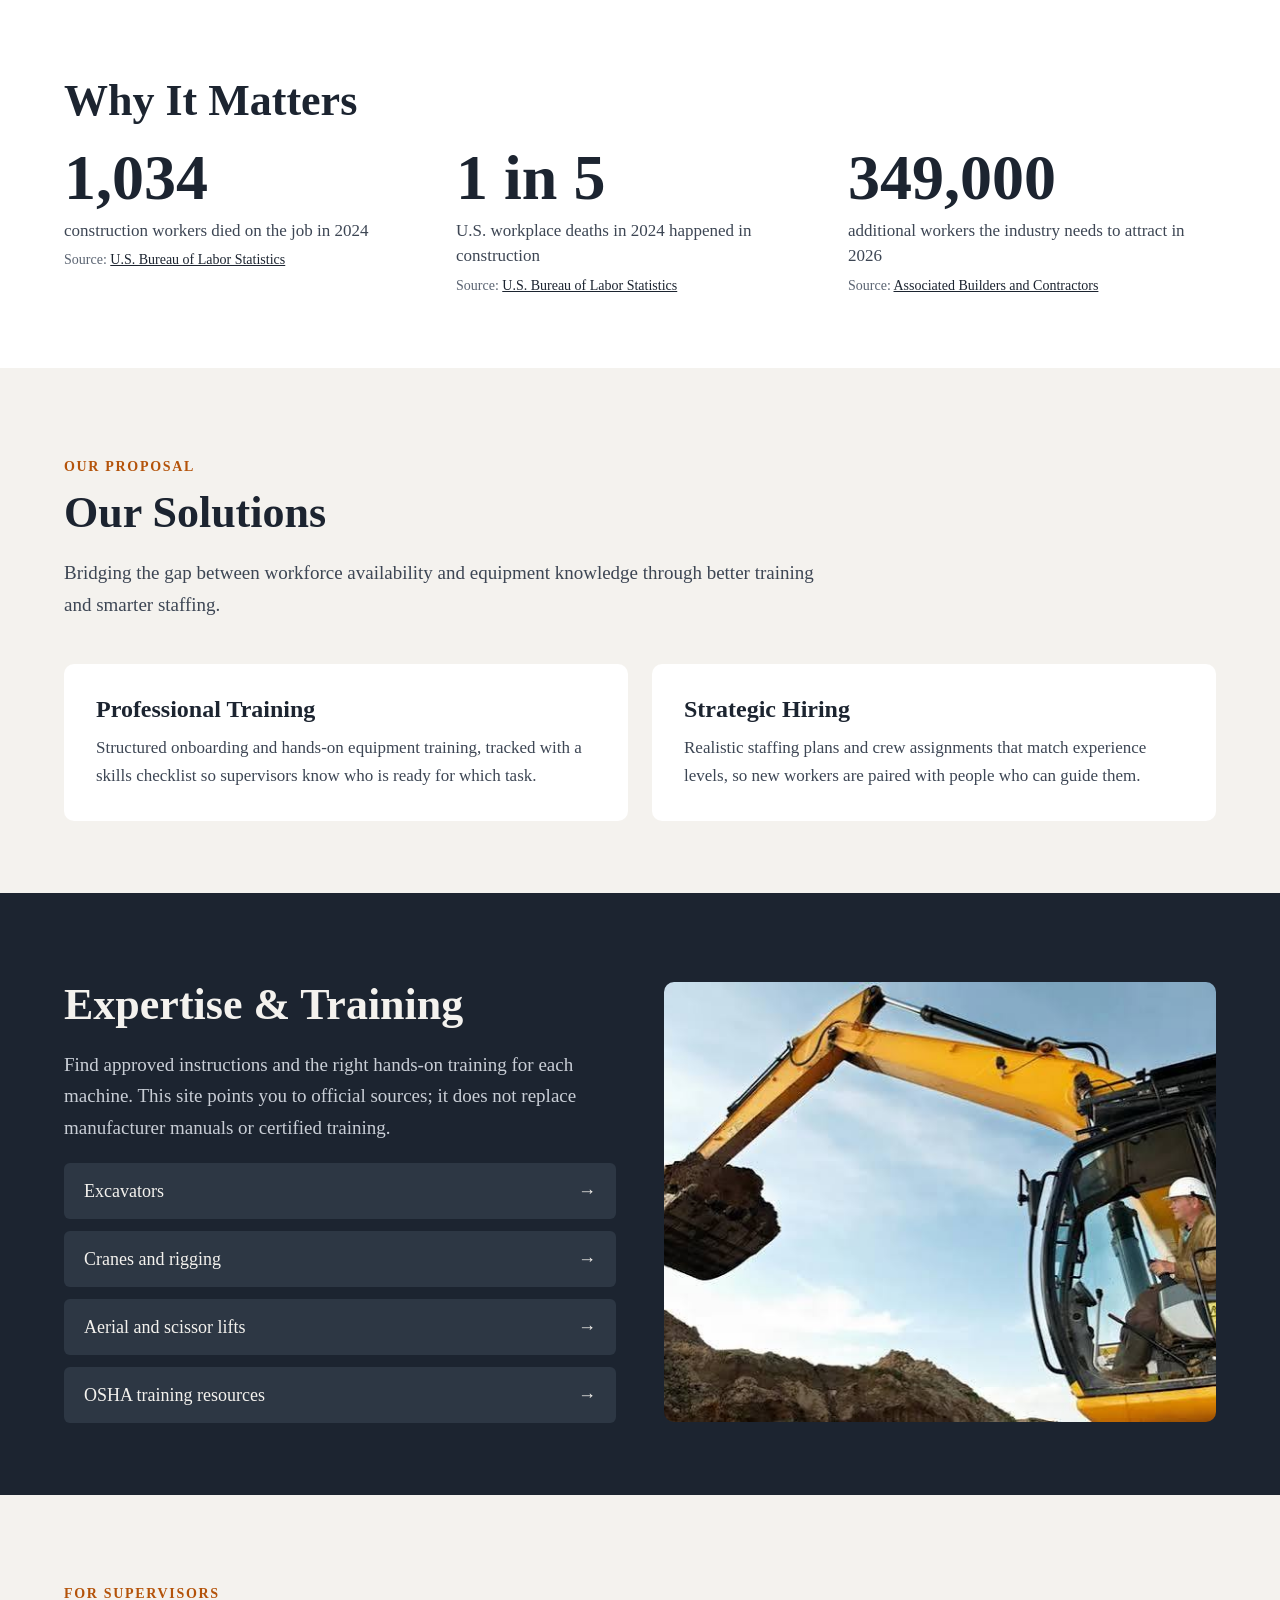
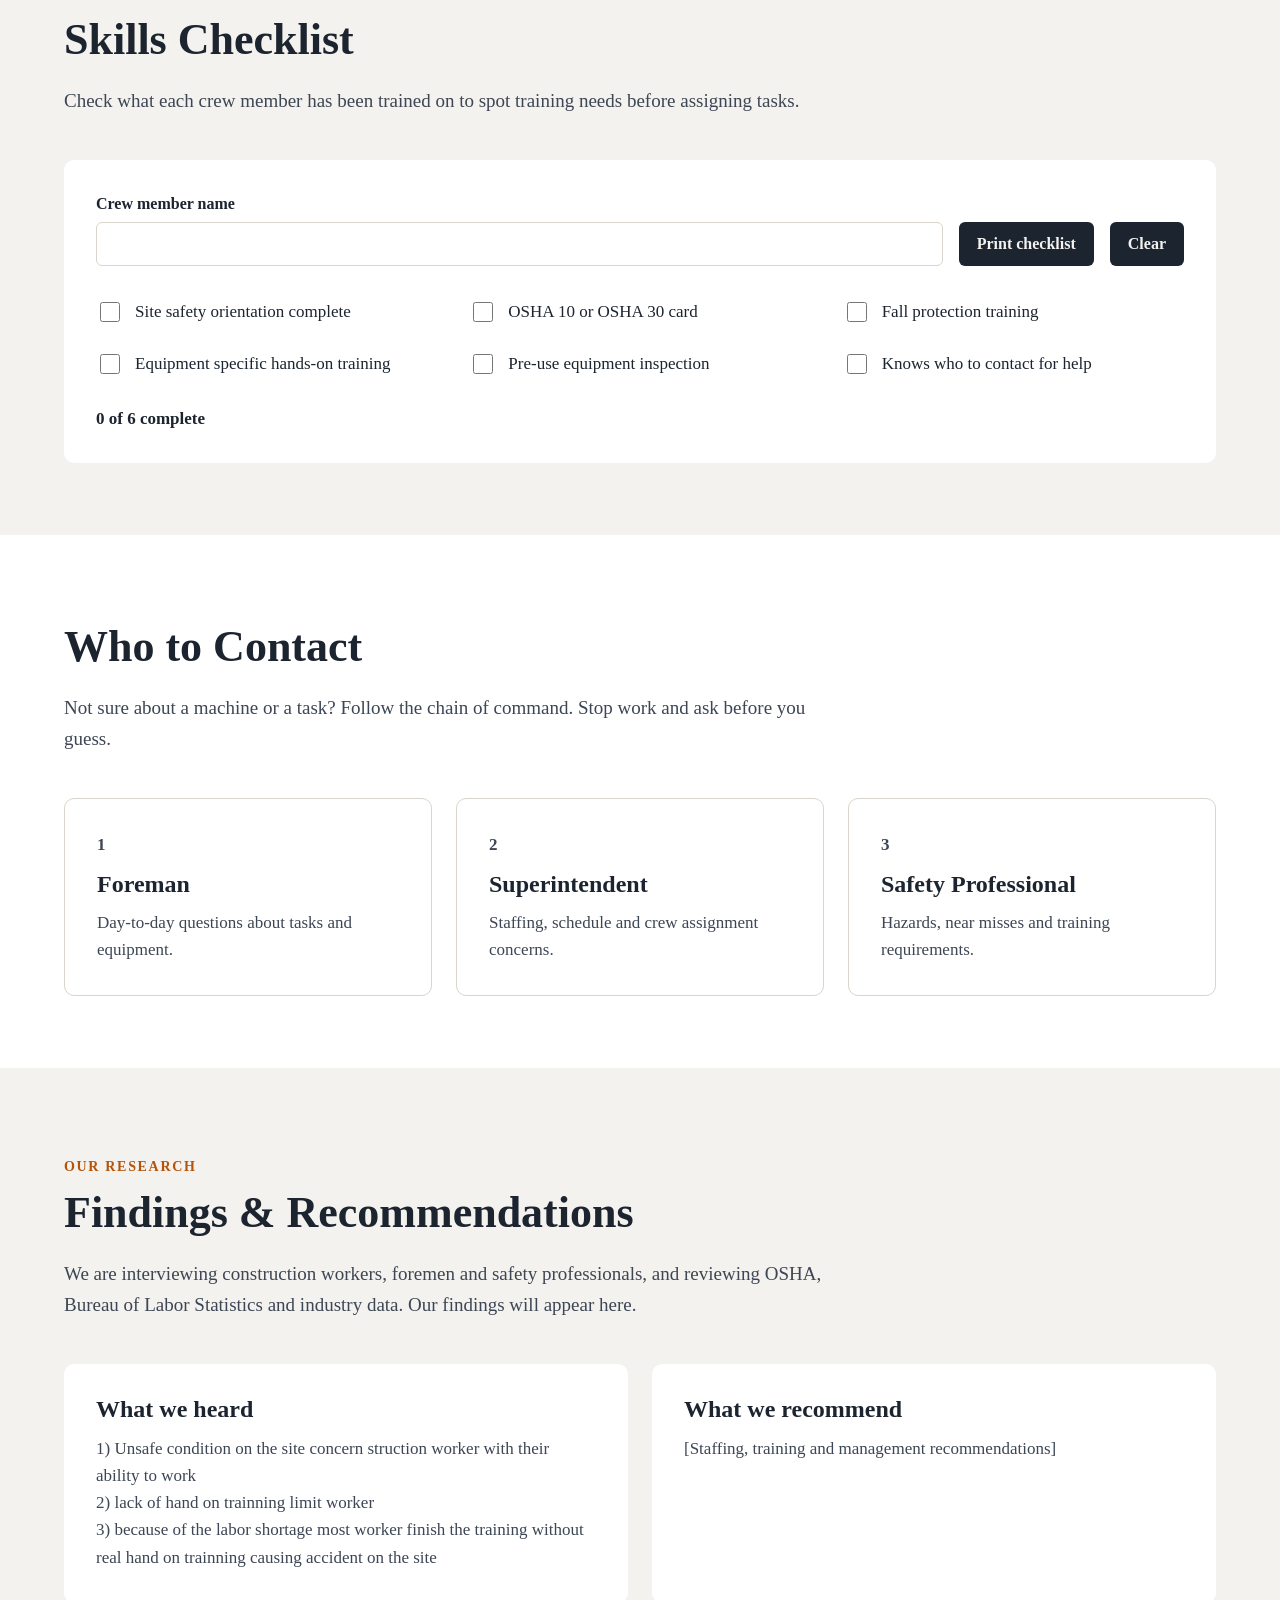
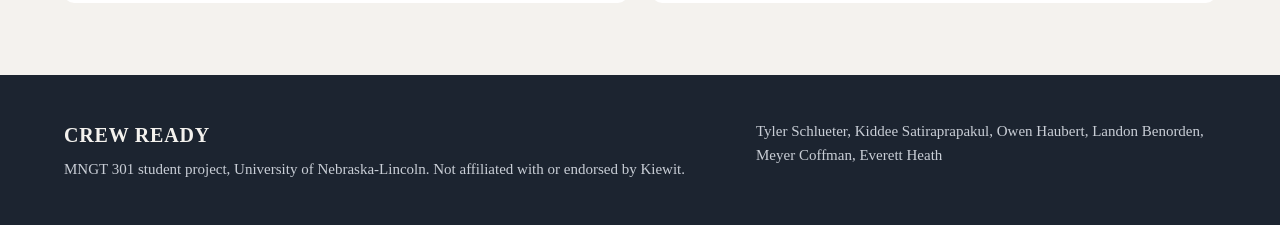
==== commit dfd77465: "Update index.html skip" ====
--- a/images/crew-ready/index.html
+++ b/images/crew-ready/index.html
@@ -172,8 +172,8 @@
     <div class="grid">
       <div class="card">
         <h3>What we heard</h3>
-        <p>1) Unsafe condition on the site concern struction worker with their ability to work 
-          2) lack of hand on trainning limit worker 
+        <p>1) Unsafe condition on the site concern struction worker with their ability to work <br> 
+          2) lack of hand on trainning limit worker <br>
           3) because of the labor shortage most worker finish the training without real hand on trainning causing accident on the site</p>
       </div>
       <div class="card">
